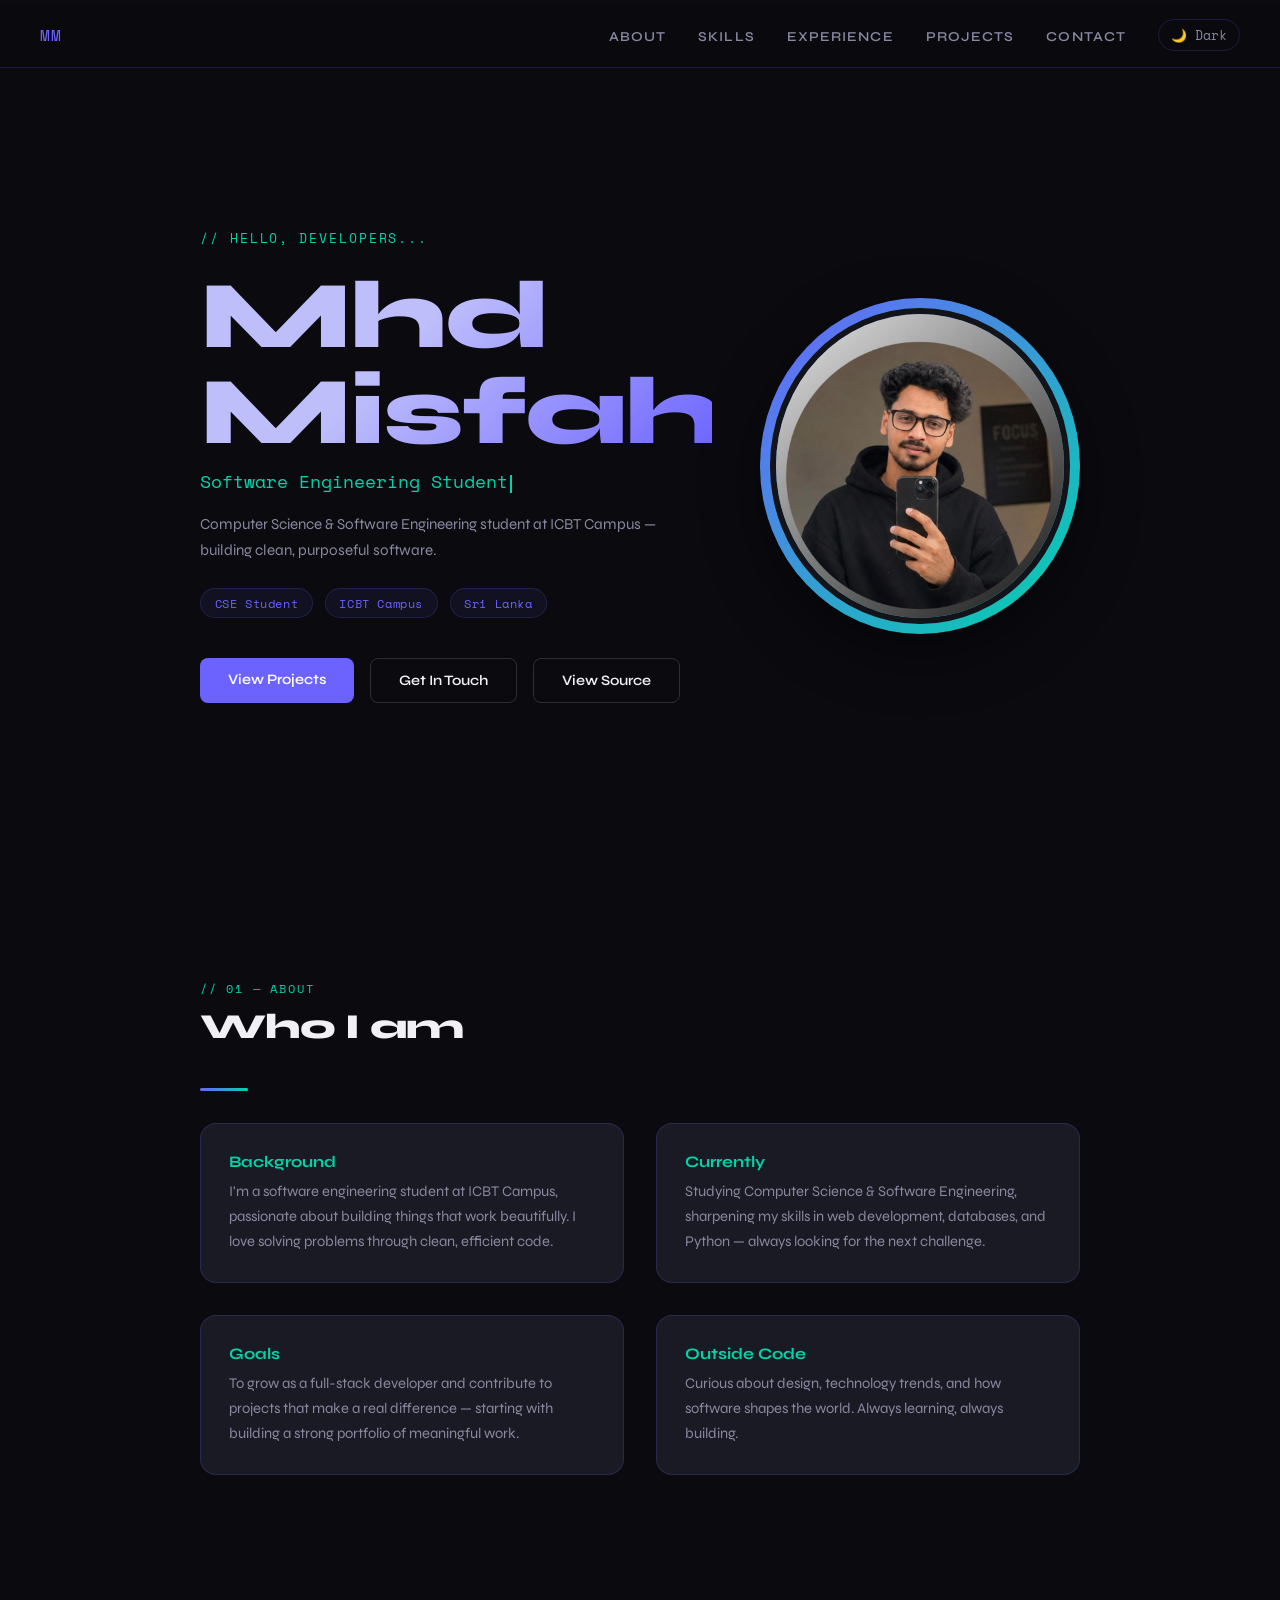
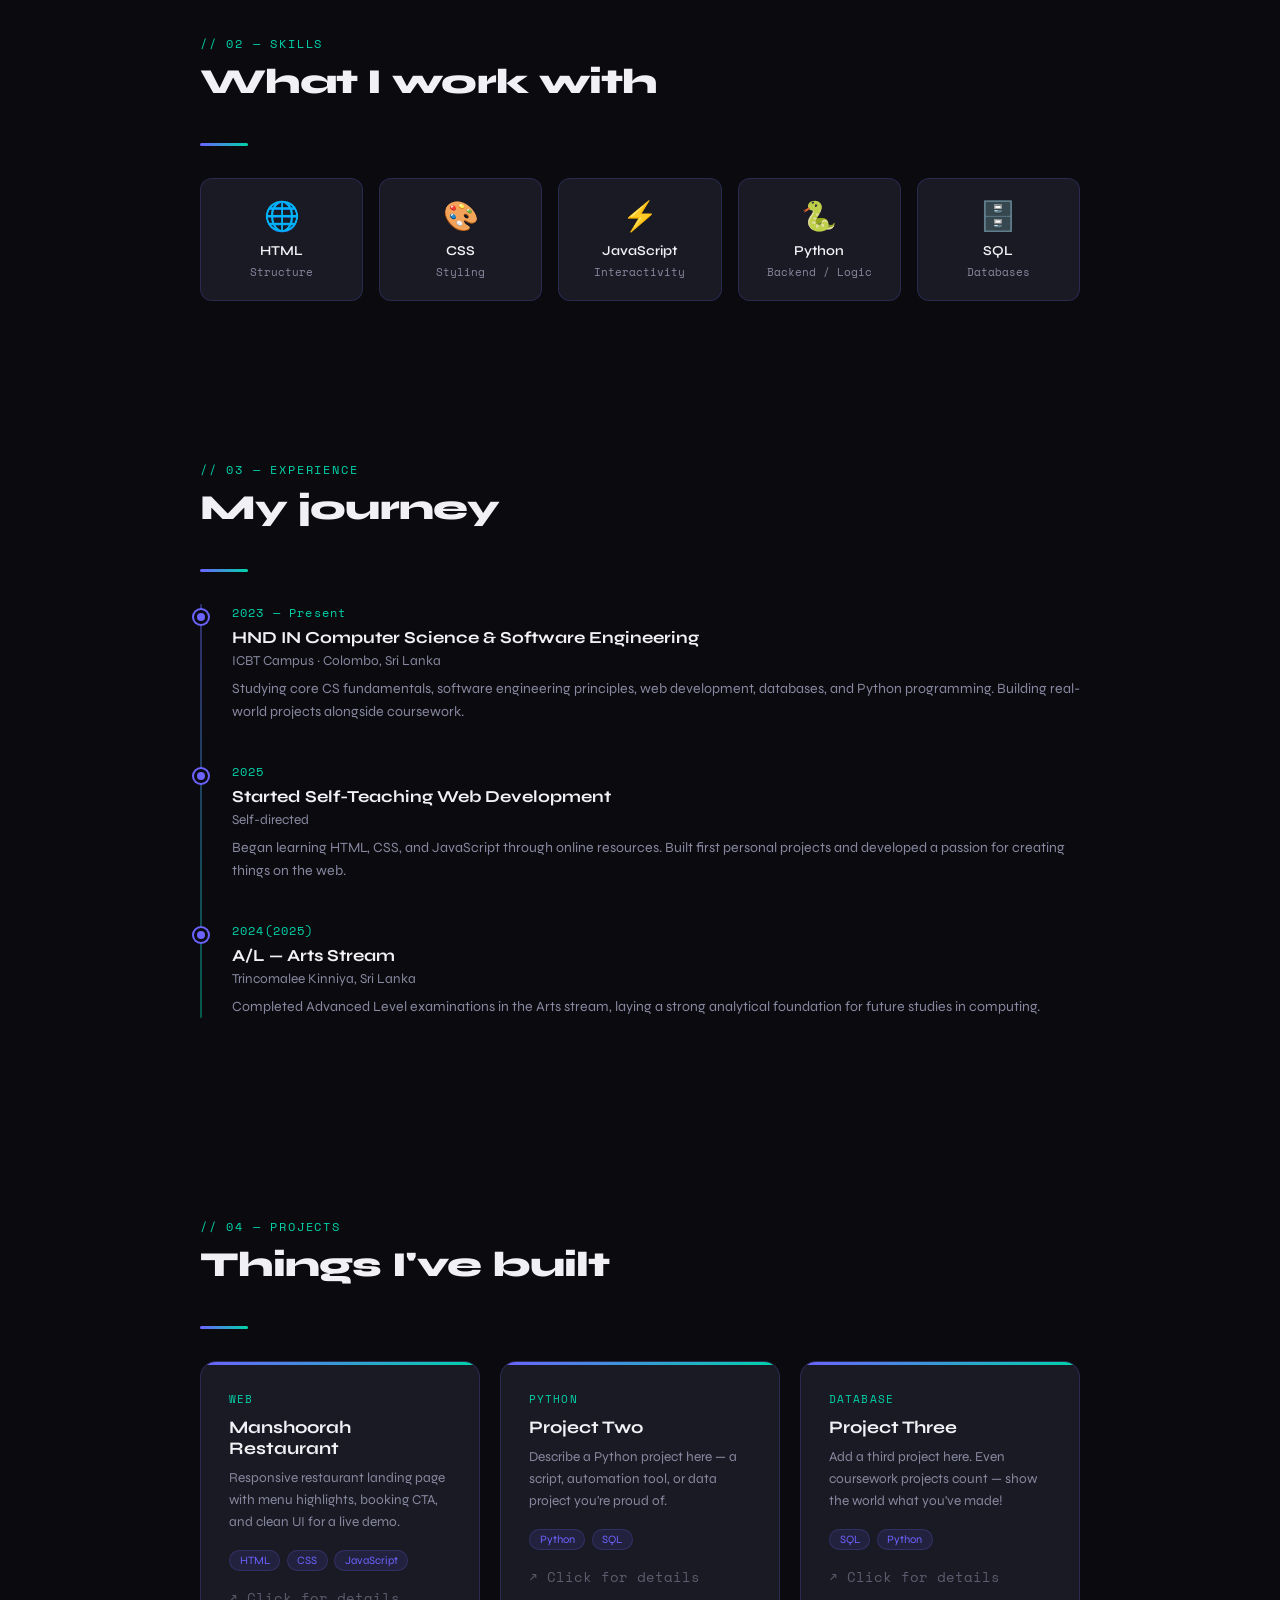
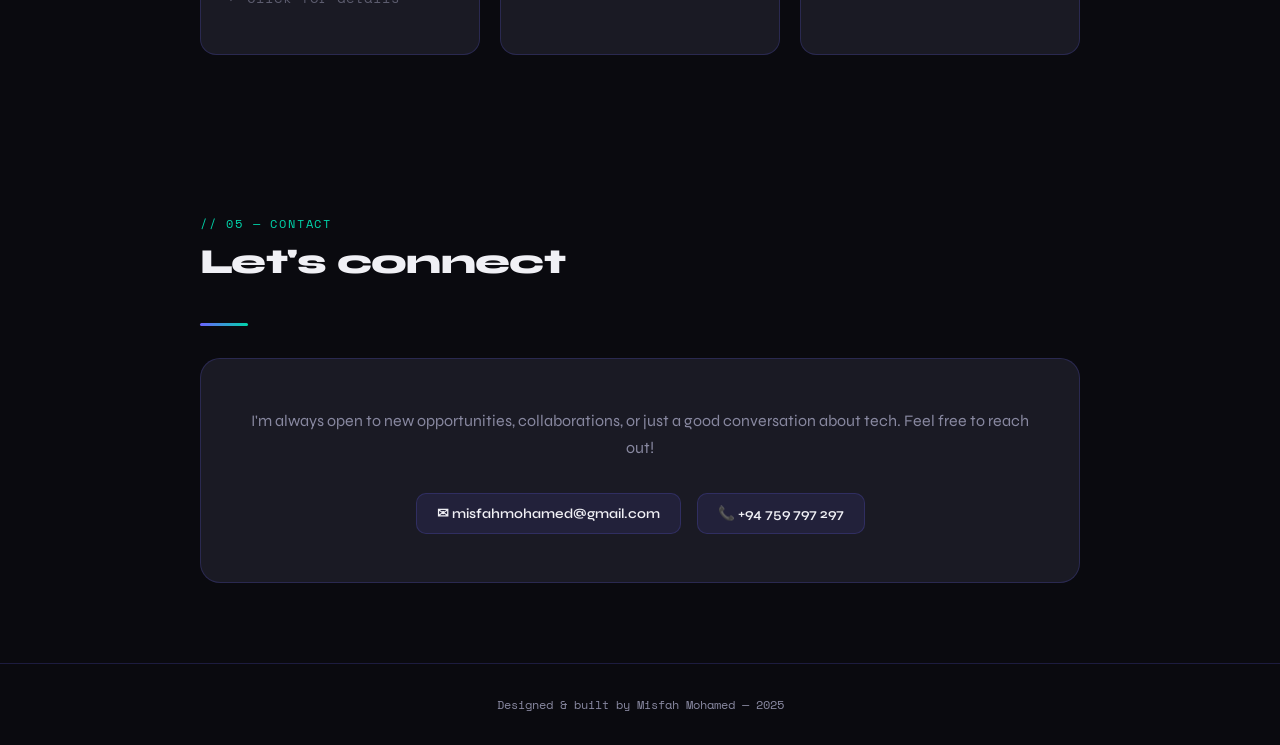
==== index.html @ 9c3a78e6 "Fix portfolio homepage and update developer branding" ====
<!DOCTYPE html>
<html lang="en">

<head>
    <meta charset="UTF-8" />
    <meta name="viewport" content="width=device-width, initial-scale=1.0" />
    <title>Misfah Mohamed | Portfolio</title>
    <link
        href="https://fonts.googleapis.com/css2?family=Space+Mono:wght@400;700&family=Syne:wght@400;600;800&display=swap"
        rel="stylesheet" />
    <style>
        *,
        *::before,
        *::after {
            box-sizing: border-box;
            margin: 0;
            padding: 0;
        }

        :root {
            --bg: #0a0a0f;
            --surface: #13131a;
            --card: #1a1a24;
            --accent: #6c63ff;
            --accent2: #00d4aa;
            --text: #f0f0f5;
            --muted: #8888a0;
            --border: rgba(108, 99, 255, 0.2);
            --progress-h: 3px;
        }

        /* ─── LIGHT MODE ─── */
        body.light {
            --bg: #f4f4f9;
            --surface: #e8e8f0;
            --card: #ffffff;
            --accent: #5a52e0;
            --accent2: #00a887;
            --text: #0e0e1a;
            --muted: #5c5c78;
            --border: rgba(90, 82, 224, 0.18);
        }

        html {
            scroll-behavior: smooth;
        }

        body {
            font-family: 'Syne', sans-serif;
            background: var(--bg);
            color: var(--text);
            min-height: 100vh;
            transition: background 0.35s, color 0.35s;
        }

        /* ─── SCROLL PROGRESS ─── */
        #scroll-progress {
            position: fixed;
            top: 0;
            left: 0;
            height: var(--progress-h);
            width: 0%;
            background: linear-gradient(90deg, var(--accent), var(--accent2));
            z-index: 9999;
            transition: width 0.1s linear;
        }

        /* ─── NAV ─── */
        nav {
            position: fixed;
            top: var(--progress-h);
            width: 100%;
            z-index: 100;
            background: rgba(10, 10, 15, 0.85);
            backdrop-filter: blur(12px);
            border-bottom: 1px solid var(--border);
            display: flex;
            justify-content: space-between;
            align-items: center;
            padding: 1rem 2.5rem;
            transition: background 0.35s;
        }

        body.light nav {
            background: rgba(244, 244, 249, 0.88);
        }

        .nav-logo {
            font-family: 'Space Mono', monospace;
            font-size: 1rem;
            color: var(--accent);
            letter-spacing: .05em;
        }

        .nav-links {
            display: flex;
            gap: 2rem;
            list-style: none;
            align-items: center;
        }

        .nav-links a {
            text-decoration: none;
            color: var(--muted);
            font-size: .85rem;
            font-weight: 600;
            letter-spacing: .08em;
            text-transform: uppercase;
            transition: color .2s;
        }

        .nav-links a:hover {
            color: var(--accent2);
        }

        /* theme toggle */
        #theme-btn {
            background: none;
            border: 1px solid var(--border);
            border-radius: 100px;
            cursor: pointer;
            color: var(--muted);
            padding: .35rem .75rem;
            font-size: .8rem;
            font-family: 'Space Mono', monospace;
            transition: border-color .2s, color .2s;
        }

        #theme-btn:hover {
            border-color: var(--accent2);
            color: var(--accent2);
        }

        /* ─── SECTIONS ─── */
        section {
            padding: 5rem 2.5rem;
            max-width: 960px;
            margin: 0 auto;
        }

        /* ─── HERO ─── */
        #hero {
            min-height: 100vh;
            display: flex;
            align-items: center;
            padding-top: 7rem;
        }

        .hero-layout {
            width: 100%;
            display: grid;
            grid-template-columns: minmax(0, 1fr) 320px;
            gap: 3rem;
            align-items: center;
        }

        .hero-content {
            max-width: 560px;
        }

        .hero-profile-wrap {
            display: flex;
            flex-direction: column;
            align-items: center;
            justify-content: flex-end;
            gap: 1.5rem;
        }

        .hero-profile {
            width: min(320px, 100%);
            aspect-ratio: 1;
            border-radius: 50%;
            padding: 10px;
            background: linear-gradient(135deg, var(--accent), var(--accent2));
            box-shadow: 0 20px 60px rgba(0, 0, 0, .35);
        }

        .hero-profile img {
            width: 100%;
            height: 100%;
            display: block;
            object-fit: cover;
            border-radius: 50%;
            border: 6px solid var(--surface);
        }

        .hero-tag {
            font-family: 'Space Mono', monospace;
            font-size: .8rem;
            color: var(--accent2);
            letter-spacing: .15em;
            text-transform: uppercase;
            margin-bottom: 1.25rem;
        }

        h1.hero-name {
            font-size: clamp(3rem, 8vw, 6rem);
            font-weight: 800;
            line-height: 1;
            letter-spacing: -.02em;
            background: linear-gradient(135deg, #bebefb 40%, var(--accent));
            -webkit-background-clip: text;
            -webkit-text-fill-color: transparent;
            background-clip: text;
            margin-bottom: .5rem;
        }

        /* typing effect */
        #typed-role {
            font-size: 1.1rem;
            color: var(--accent2);
            font-family: 'Space Mono', monospace;
            margin-bottom: 1rem;
            min-height: 1.6em;
        }

        #typed-role .cursor {
            display: inline-block;
            width: 2px;
            height: 1em;
            background: var(--accent2);
            margin-left: 2px;
            vertical-align: middle;
            animation: blink .75s step-end infinite;
        }

        @keyframes blink {
            50% {
                opacity: 0;
            }
        }

        .hero-role {
            font-size: .95rem;
            color: var(--muted);
            margin-bottom: 1.5rem;
            max-width: 500px;
            line-height: 1.7;
        }

        .hero-badges {
            display: flex;
            gap: .75rem;
            flex-wrap: wrap;
            margin-bottom: 2.5rem;
        }

        .badge {
            font-family: 'Space Mono', monospace;
            font-size: .75rem;
            padding: .35rem .85rem;
            border: 1px solid var(--border);
            border-radius: 100px;
            color: var(--accent);
            background: rgba(108, 99, 255, .08);
            letter-spacing: .05em;
        }

        .hero-cta {
            display: flex;
            gap: 1rem;
            flex-wrap: wrap;
        }

        .btn-primary {
            padding: .8rem 1.75rem;
            background: var(--accent);
            color: #fff;
            border: none;
            border-radius: 8px;
            font-family: 'Syne', sans-serif;
            font-weight: 600;
            font-size: .9rem;
            cursor: pointer;
            text-decoration: none;
            transition: opacity .2s, transform .1s;
            display: inline-block;
        }

        .btn-primary:hover {
            opacity: .88;
            transform: translateY(-1px);
        }

        .btn-outline {
            padding: .8rem 1.75rem;
            background: transparent;
            color: var(--text);
            border: 1px solid rgba(255, 255, 255, .15);
            border-radius: 8px;
            font-family: 'Syne', sans-serif;
            font-weight: 600;
            font-size: .9rem;
            cursor: pointer;
            text-decoration: none;
            transition: border-color .2s, transform .1s;
            display: inline-block;
        }

        .btn-outline:hover {
            border-color: var(--accent2);
            transform: translateY(-1px);
        }

        body.light .btn-outline {
            border-color: rgba(0, 0, 0, .18);
        }

        /* ─── SECTION LABELS ─── */
        .section-label {
            font-family: 'Space Mono', monospace;
            font-size: .75rem;
            color: var(--accent2);
            letter-spacing: .15em;
            text-transform: uppercase;
            margin-bottom: .5rem;
        }

        h2.section-title {
            font-size: 2.2rem;
            font-weight: 800;
            letter-spacing: -.02em;
            margin-bottom: 2.5rem;
        }

        .divider {
            width: 48px;
            height: 3px;
            background: linear-gradient(90deg, var(--accent), var(--accent2));
            border-radius: 2px;
            margin-bottom: 2rem;
        }

        /* ─── REVEAL ON SCROLL ─── */
        .reveal {
            opacity: 0;
            transform: translateY(32px);
            transition: opacity .65s ease, transform .65s ease;
        }

        .reveal.visible {
            opacity: 1;
            transform: none;
        }

        /* ─── ABOUT ─── */
        .about-grid {
            display: grid;
            grid-template-columns: 1fr 1fr;
            gap: 2rem;
        }

        .about-card {
            background: var(--card);
            border: 1px solid var(--border);
            border-radius: 16px;
            padding: 1.75rem;
        }

        .about-card h3 {
            font-size: 1rem;
            color: var(--accent2);
            margin-bottom: .5rem;
        }

        .about-card p {
            font-size: .92rem;
            color: var(--muted);
            line-height: 1.7;
        }

        /* ─── SKILLS ─── */
        .skills-grid {
            display: grid;
            grid-template-columns: repeat(auto-fit, minmax(140px, 1fr));
            gap: 1rem;
        }

        .skill-card {
            background: var(--card);
            border: 1px solid var(--border);
            border-radius: 12px;
            padding: 1.25rem 1rem;
            text-align: center;
            transition: border-color .2s, transform .2s;
        }

        .skill-card:hover {
            border-color: var(--accent);
            transform: translateY(-3px);
        }

        .skill-icon {
            font-size: 1.8rem;
            margin-bottom: .5rem;
        }

        .skill-name {
            font-size: .85rem;
            font-weight: 600;
            color: var(--text);
        }

        .skill-level {
            font-family: 'Space Mono', monospace;
            font-size: .7rem;
            color: var(--muted);
            margin-top: .25rem;
        }

        /* ─── TIMELINE ─── */
        #experience {
            position: relative;
        }

        .timeline {
            position: relative;
            padding-left: 2rem;
        }

        .timeline::before {
            content: '';
            position: absolute;
            left: 0;
            top: 0;
            bottom: 0;
            width: 2px;
            background: linear-gradient(to bottom, var(--accent), var(--accent2));
            border-radius: 2px;
            opacity: .4;
        }

        .tl-item {
            position: relative;
            margin-bottom: 2.5rem;
        }

        .tl-dot {
            position: absolute;
            left: -2.4rem;
            top: .35rem;
            width: 14px;
            height: 14px;
            border-radius: 50%;
            background: var(--accent);
            border: 3px solid var(--bg);
            box-shadow: 0 0 0 2px var(--accent);
            transition: background .2s;
        }

        .tl-item:hover .tl-dot {
            background: var(--accent2);
            box-shadow: 0 0 0 2px var(--accent2);
        }

        .tl-date {
            font-family: 'Space Mono', monospace;
            font-size: .72rem;
            color: var(--accent2);
            letter-spacing: .1em;
            margin-bottom: .35rem;
        }

        .tl-title {
            font-size: 1.05rem;
            font-weight: 700;
            margin-bottom: .25rem;
        }

        .tl-org {
            font-size: .85rem;
            color: var(--muted);
            margin-bottom: .5rem;
        }

        .tl-desc {
            font-size: .88rem;
            color: var(--muted);
            line-height: 1.65;
        }

        /* ─── PROJECTS ─── */
        .projects-grid {
            display: grid;
            grid-template-columns: repeat(auto-fit, minmax(260px, 1fr));
            gap: 1.25rem;
        }

        .project-card {
            background: var(--card);
            border: 1px solid var(--border);
            border-radius: 16px;
            padding: 1.75rem;
            transition: border-color .2s, transform .2s;
            position: relative;
            overflow: hidden;
            cursor: pointer;
        }

        .project-card::before {
            content: '';
            position: absolute;
            top: 0;
            left: 0;
            right: 0;
            height: 3px;
            background: linear-gradient(90deg, var(--accent), var(--accent2));
        }

        .project-card:hover {
            border-color: var(--accent);
            transform: translateY(-4px);
        }

        .project-tag {
            font-family: 'Space Mono', monospace;
            font-size: .7rem;
            color: var(--accent2);
            letter-spacing: .1em;
            text-transform: uppercase;
            margin-bottom: .6rem;
        }

        .project-card h3 {
            font-size: 1.1rem;
            font-weight: 700;
            margin-bottom: .5rem;
        }

        .project-card p {
            font-size: .85rem;
            color: var(--muted);
            line-height: 1.65;
            margin-bottom: 1rem;
        }

        .project-techs {
            display: flex;
            gap: .4rem;
            flex-wrap: wrap;
        }

        .tech-pill {
            font-size: .7rem;
            padding: .2rem .6rem;
            background: rgba(108, 99, 255, .12);
            color: var(--accent);
            border-radius: 100px;
            border: 1px solid var(--border);
        }

        .open-modal-hint {
            font-family: 'Space Mono', monospace;
            font-size: .7rem;
            color: var(--muted);
            margin-top: 1rem;
            opacity: .6;
        }

        /* ─── MODAL ─── */
        .modal-overlay {
            position: fixed;
            inset: 0;
            background: rgba(0, 0, 0, .7);
            backdrop-filter: blur(6px);
            z-index: 500;
            display: flex;
            align-items: center;
            justify-content: center;
            padding: 1.5rem;
            opacity: 0;
            pointer-events: none;
            transition: opacity .25s;
        }

        .modal-overlay.open {
            opacity: 1;
            pointer-events: all;
        }

        .modal-box {
            background: var(--card);
            border: 1px solid var(--border);
            border-radius: 20px;
            padding: 2.5rem;
            max-width: 560px;
            width: 100%;
            position: relative;
            transform: translateY(24px);
            transition: transform .3s ease;
        }

        .modal-overlay.open .modal-box {
            transform: none;
        }

        .modal-close {
            position: absolute;
            top: 1.25rem;
            right: 1.25rem;
            background: none;
            border: 1px solid var(--border);
            border-radius: 8px;
            color: var(--muted);
            cursor: pointer;
            font-size: 1.1rem;
            width: 36px;
            height: 36px;
            display: flex;
            align-items: center;
            justify-content: center;
            transition: border-color .2s, color .2s;
        }

        .modal-close:hover {
            border-color: var(--accent2);
            color: var(--accent2);
        }

        .modal-tag {
            font-family: 'Space Mono', monospace;
            font-size: .7rem;
            color: var(--accent2);
            letter-spacing: .1em;
            text-transform: uppercase;
            margin-bottom: .5rem;
        }

        .modal-title {
            font-size: 1.5rem;
            font-weight: 800;
            margin-bottom: 1rem;
        }

        .modal-desc {
            font-size: .92rem;
            color: var(--muted);
            line-height: 1.7;
            margin-bottom: 1.25rem;
        }

        .modal-techs {
            display: flex;
            gap: .4rem;
            flex-wrap: wrap;
            margin-bottom: 1.5rem;
        }

        .modal-links {
            display: flex;
            gap: .75rem;
            flex-wrap: wrap;
        }

        .modal-link {
            padding: .55rem 1.1rem;
            border-radius: 8px;
            font-size: .85rem;
            font-weight: 600;
            text-decoration: none;
            font-family: 'Syne', sans-serif;
            transition: opacity .2s;
        }

        .ml-primary {
            background: var(--accent);
            color: #fff;
        }

        .ml-outline {
            background: transparent;
            border: 1px solid var(--border);
            color: var(--text);
        }

        .ml-outline:hover {
            border-color: var(--accent2);
        }

        /* ─── CONTACT ─── */
        .contact-box {
            background: var(--card);
            border: 1px solid var(--border);
            border-radius: 20px;
            padding: 3rem 2.5rem;
            text-align: center;
        }

        .contact-box p {
            color: var(--muted);
            margin-bottom: 2rem;
            font-size: 1rem;
            line-height: 1.7;
        }

        .contact-links {
            display: flex;
            justify-content: center;
            gap: 1rem;
            flex-wrap: wrap;
        }

        .contact-link {
            display: flex;
            align-items: center;
            gap: .5rem;
            padding: .7rem 1.25rem;
            background: rgba(108, 99, 255, .1);
            border: 1px solid var(--border);
            border-radius: 10px;
            color: var(--text);
            text-decoration: none;
            font-size: .85rem;
            font-weight: 600;
            transition: border-color .2s, background .2s;
        }

        .contact-link:hover {
            border-color: var(--accent2);
            background: rgba(0, 212, 170, .1);
        }

        /* ─── FOOTER ─── */
        footer {
            text-align: center;
            padding: 2rem;
            font-family: 'Space Mono', monospace;
            font-size: .75rem;
            color: var(--muted);
            border-top: 1px solid var(--border);
        }

        /* ─── HERO ANIM ─── */
        @keyframes fadeUp {
            from {
                opacity: 0;
                transform: translateY(24px);
            }

            to {
                opacity: 1;
                transform: none;
            }
        }

        .hero-tag {
            animation: fadeUp .7s ease both .1s;
        }

        h1.hero-name {
            animation: fadeUp .7s ease both .22s;
        }

        #typed-role {
            animation: fadeUp .7s ease both .3s;
        }

        .hero-role {
            animation: fadeUp .7s ease both .34s;
        }

        .hero-badges {
            animation: fadeUp .7s ease both .44s;
        }

        .hero-cta {
            animation: fadeUp .7s ease both .54s;
        }

        /* ─── RESPONSIVE ─── */
        @media (max-width: 820px) {
            nav {
                padding: 1rem 1.25rem;
            }

            section {
                padding: 4.5rem 1.25rem;
            }

            .hero-layout {
                grid-template-columns: 1fr;
                gap: 2rem;
            }

            .hero-profile-wrap {
                order: -1;
                justify-content: center;
            }

            .hero-profile {
                width: min(260px, 72vw);
            }

            .about-grid {
                grid-template-columns: 1fr;
            }

            .nav-links {
                gap: 1rem;
            }
        }
    </style>
</head>

<body>

    <!-- SCROLL PROGRESS -->
    <div id="scroll-progress"></div>

    <!-- NAV -->
    <nav>
        <span class="nav-logo">MM</span>
        <ul class="nav-links">
            <li><a href="#about">About</a></li>
            <li><a href="#skills">Skills</a></li>
            <li><a href="#experience">Experience</a></li>
            <li><a href="#projects">Projects</a></li>
            <li><a href="#contact">Contact</a></li>
            <li><button id="theme-btn" aria-label="Toggle theme">🌙 Dark</button></li>
        </ul>
    </nav>

    <!-- HERO -->
    <section id="hero">
        <div class="hero-layout">
            <div class="hero-content">
                <p class="hero-tag">// Hello, Developers...</p>
                <h1 class="hero-name">Mhd<br />Misfah</h1>
                <div id="typed-role"><span id="typed-text"></span><span class="cursor"></span></div>
                <p class="hero-role">Computer Science &amp; Software Engineering student at ICBT Campus — building
                    clean, purposeful software.</p>
                <div class="hero-badges">
                    <span class="badge">CSE Student</span>
                    <span class="badge">ICBT Campus</span>
                    <span class="badge">Sri Lanka</span>
                </div>
                <div class="hero-cta">
                    <a href="#projects" class="btn-primary">View Projects</a>
                    <a href="#contact" class="btn-outline">Get In Touch</a>
                    <a href="https://github.com/misfah2005/rajportpolio" target="_blank" rel="noopener noreferrer"
                        class="btn-outline" title="View source on GitHub">View Source</a>
                </div>
            </div>
            <div class="hero-profile-wrap">
                <div class="hero-profile">
                    <img src="images/WhatsApp Image 2026-05-02 at 8.56.31 PM.jpeg" alt="Portrait of Misfah Mohamed" />
                </div>
            </div>
        </div>
    </section>

    <!-- ABOUT -->
    <section id="about">
        <p class="section-label">// 01 — about</p>
        <h2 class="section-title">Who I am</h2>
        <div class="divider"></div>
        <div class="about-grid">
            <div class="about-card reveal">
                <h3>Background</h3>
                <p>I'm a software engineering student at ICBT Campus, passionate about building things that work
                    beautifully. I love solving problems through clean, efficient code.</p>
            </div>
            <div class="about-card reveal">
                <h3>Currently</h3>
                <p>Studying Computer Science &amp; Software Engineering, sharpening my skills in web development,
                    databases, and Python — always looking for the next challenge.</p>
            </div>
            <div class="about-card reveal">
                <h3>Goals</h3>
                <p>To grow as a full-stack developer and contribute to projects that make a real difference — starting
                    with building a strong portfolio of meaningful work.</p>
            </div>
            <div class="about-card reveal">
                <h3>Outside Code</h3>
                <p>Curious about design, technology trends, and how software shapes the world. Always learning, always
                    building.</p>
            </div>
        </div>
    </section>

    <!-- SKILLS -->
    <section id="skills">
        <p class="section-label">// 02 — skills</p>
        <h2 class="section-title">What I work with</h2>
        <div class="divider"></div>
        <div class="skills-grid">
            <div class="skill-card reveal">
                <div class="skill-icon">🌐</div>
                <div class="skill-name">HTML</div>
                <div class="skill-level">Structure</div>
            </div>
            <div class="skill-card reveal">
                <div class="skill-icon">🎨</div>
                <div class="skill-name">CSS</div>
                <div class="skill-level">Styling</div>
            </div>
            <div class="skill-card reveal">
                <div class="skill-icon">⚡</div>
                <div class="skill-name">JavaScript</div>
                <div class="skill-level">Interactivity</div>
            </div>
            <div class="skill-card reveal">
                <div class="skill-icon">🐍</div>
                <div class="skill-name">Python</div>
                <div class="skill-level">Backend / Logic</div>
            </div>
            <div class="skill-card reveal">
                <div class="skill-icon">🗄️</div>
                <div class="skill-name">SQL</div>
                <div class="skill-level">Databases</div>
            </div>
        </div>
    </section>

    <!-- EXPERIENCE / TIMELINE -->
    <section id="experience">
        <p class="section-label">// 03 — experience</p>
        <h2 class="section-title">My journey</h2>
        <div class="divider"></div>
        <div class="timeline">
            <div class="tl-item reveal">
                <div class="tl-dot"></div>
                <div class="tl-date">2023 — Present</div>
                <div class="tl-title">HND IN Computer Science &amp; Software Engineering</div>
                <div class="tl-org">ICBT Campus · Colombo, Sri Lanka</div>
                <div class="tl-desc">Studying core CS fundamentals, software engineering principles, web development,
                    databases, and Python programming. Building real-world projects alongside coursework.</div>
            </div>
            <div class="tl-item reveal">
                <div class="tl-dot"></div>
                <div class="tl-date">2025</div>
                <div class="tl-title">Started Self-Teaching Web Development</div>
                <div class="tl-org">Self-directed</div>
                <div class="tl-desc">Began learning HTML, CSS, and JavaScript through online resources. Built first
                    personal projects and developed a passion for creating things on the web.</div>
            </div>
            <div class="tl-item reveal">
                <div class="tl-dot"></div>
                <div class="tl-date">2024(2025)</div>
                <div class="tl-title">A/L — Arts Stream</div>
                <div class="tl-org">Trincomalee Kinniya, Sri Lanka</div>
                <div class="tl-desc">Completed Advanced Level examinations in the Arts stream, laying a strong
                    analytical foundation for future studies in computing.</div>
            </div>
        </div>
    </section>

    <!-- PROJECTS -->
    <section id="projects">
        <p class="section-label">// 04 — projects</p>
        <h2 class="section-title">Things I've built</h2>
        <div class="divider"></div>
        <div class="projects-grid">
            <div class="project-card reveal" data-modal="0">
                <div class="project-tag">Web</div>
                <h3>Manshoorah Restaurant</h3>
                <p>Responsive restaurant landing page with menu highlights, booking CTA, and clean UI for a live demo.
                </p>
                <div class="project-techs">
                    <span class="tech-pill">HTML</span>
                    <span class="tech-pill">CSS</span>
                    <span class="tech-pill">JavaScript</span>
                </div>
                <p class="open-modal-hint">↗ Click for details</p>
            </div>
            <div class="project-card reveal" data-modal="1">
                <div class="project-tag">Python</div>
                <h3>Project Two</h3>
                <p>Describe a Python project here — a script, automation tool, or data project you're proud of.</p>
                <div class="project-techs">
                    <span class="tech-pill">Python</span>
                    <span class="tech-pill">SQL</span>
                </div>
                <p class="open-modal-hint">↗ Click for details</p>
            </div>
            <div class="project-card reveal" data-modal="2">
                <div class="project-tag">Database</div>
                <h3>Project Three</h3>
                <p>Add a third project here. Even coursework projects count — show the world what you've made!</p>
                <div class="project-techs">
                    <span class="tech-pill">SQL</span>
                    <span class="tech-pill">Python</span>
                </div>
                <p class="open-modal-hint">↗ Click for details</p>
            </div>
        </div>
    </section>

    <!-- CONTACT -->
    <section id="contact">
        <p class="section-label">// 05 — contact</p>
        <h2 class="section-title">Let's connect</h2>
        <div class="divider"></div>
        <div class="contact-box reveal">
            <p>I'm always open to new opportunities, collaborations, or just a good conversation about tech. Feel free
                to reach out!</p>
            <div class="contact-links">
                <a class="contact-link" href="mailto:misfahmohamed@gmail.com">✉ misfahmohamed@gmail.com</a>
                <a class="contact-link" href="tel:+94759797297">📞 +94 759 797 297</a>
            </div>
        </div>
    </section>

    <footer>
        <p>Designed &amp; built by Misfah Mohamed &mdash; 2025</p>
    </footer>

    <!-- PROJECT MODAL -->
    <div class="modal-overlay" id="modal-overlay" role="dialog" aria-modal="true">
        <div class="modal-box">
            <button class="modal-close" id="modal-close" aria-label="Close">✕</button>
            <div class="modal-tag" id="m-tag"></div>
            <div class="modal-title" id="m-title"></div>
            <div class="modal-desc" id="m-desc"></div>
            <div class="modal-techs" id="m-techs"></div>
            <div class="modal-links" id="m-links"></div>
        </div>
    </div>

    <script>
        /* ── PROJECT DATA ── */
        const projects = [
            {
                tag: "Web",
                title: "Manshoorah Restaurant",
                desc: "A restaurant landing page built with HTML, CSS, and JavaScript. It includes a responsive layout, menu section, and a live demo hosted on GitHub Pages.",
                techs: ["HTML", "CSS", "JavaScript"],
                links: [
                    { label: "Live Demo", href: "https://misfah2005.github.io/manshoorah-resturant22/", primary: true },
                    { label: "GitHub", href: "https://github.com/misfah2005/manshoorah-resturant22", primary: false }
                ]
            },
            {
                tag: "Python",
                title: "Project Two",
                desc: "A full description of your second project. Was it an automation script? A data pipeline? A CLI tool? Describe what it does, why you built it, and what you gained from building it.",
                techs: ["Python", "SQL"],
                links: [
                    { label: "GitHub", href: "#", primary: true }
                ]
            },
            {
                tag: "Database",
                title: "Project Three",
                desc: "A full description of your third project. Maybe it was a database design exercise, a CRUD application, or an analytics project. Explain the schema, queries, and the insights you got from the data.",
                techs: ["SQL", "Python"],
                links: [
                    { label: "GitHub", href: "#", primary: true }
                ]
            }
        ];

        /* ── SCROLL PROGRESS ── */
        const progressBar = document.getElementById('scroll-progress');
        window.addEventListener('scroll', () => {
            const scrollTop = document.documentElement.scrollTop;
            const docH = document.documentElement.scrollHeight - window.innerHeight;
            progressBar.style.width = (scrollTop / docH * 100) + '%';
        });

        /* ── REVEAL ON SCROLL ── */
        const reveals = document.querySelectorAll('.reveal');
        const revealObs = new IntersectionObserver((entries) => {
            entries.forEach((e, i) => {
                if (e.isIntersecting) {
                    e.target.style.transitionDelay = (i * 0.06) + 's';
                    e.target.classList.add('visible');
                    revealObs.unobserve(e.target);
                }
            });
        }, { threshold: 0.12 });
        reveals.forEach(el => revealObs.observe(el));

        /* ── TYPING EFFECT ── */
        const roles = [
            "Software Engineering Student",
            "Web Developer",
            "Python Enthusiast",
            "Problem Solver",
        ];
        let ri = 0, ci = 0, deleting = false;
        const typedEl = document.getElementById('typed-text');
        function type() {
            const current = roles[ri];
            if (!deleting) {
                typedEl.textContent = current.slice(0, ++ci);
                if (ci === current.length) { deleting = true; setTimeout(type, 1600); return; }
            } else {
                typedEl.textContent = current.slice(0, --ci);
                if (ci === 0) { deleting = false; ri = (ri + 1) % roles.length; }
            }
            setTimeout(type, deleting ? 45 : 85);
        }
        type();

        /* ── THEME TOGGLE ── */
        const themeBtn = document.getElementById('theme-btn');
        let light = false;
        themeBtn.addEventListener('click', () => {
            light = !light;
            document.body.classList.toggle('light', light);
            themeBtn.textContent = light ? '🌙 Dark' : '☀️ Light';
        });

        /* ── MODAL ── */
        const overlay = document.getElementById('modal-overlay');
        const mClose = document.getElementById('modal-close');
        const mTag = document.getElementById('m-tag');
        const mTitle = document.getElementById('m-title');
        const mDesc = document.getElementById('m-desc');
        const mTechs = document.getElementById('m-techs');
        const mLinks = document.getElementById('m-links');

        document.querySelectorAll('[data-modal]').forEach(card => {
            card.addEventListener('click', () => {
                const p = projects[+card.dataset.modal];
                mTag.textContent = p.tag;
                mTitle.textContent = p.title;
                mDesc.textContent = p.desc;
                mTechs.innerHTML = p.techs.map(t => `<span class="tech-pill">${t}</span>`).join('');
                mLinks.innerHTML = p.links.map(l =>
                    `<a class="modal-link ${l.primary ? 'ml-primary' : 'ml-outline'}" href="${l.href}" target="_blank" rel="noopener noreferrer">${l.label}</a>`
                ).join('');
                overlay.classList.add('open');
                document.body.style.overflow = 'hidden';
            });
        });

        function closeModal() {
            overlay.classList.remove('open');
            document.body.style.overflow = '';
        }
        mClose.addEventListener('click', closeModal);
        overlay.addEventListener('click', e => { if (e.target === overlay) closeModal(); });
        document.addEventListener('keydown', e => { if (e.key === 'Escape') closeModal(); });
    </script>
</body>

</html>
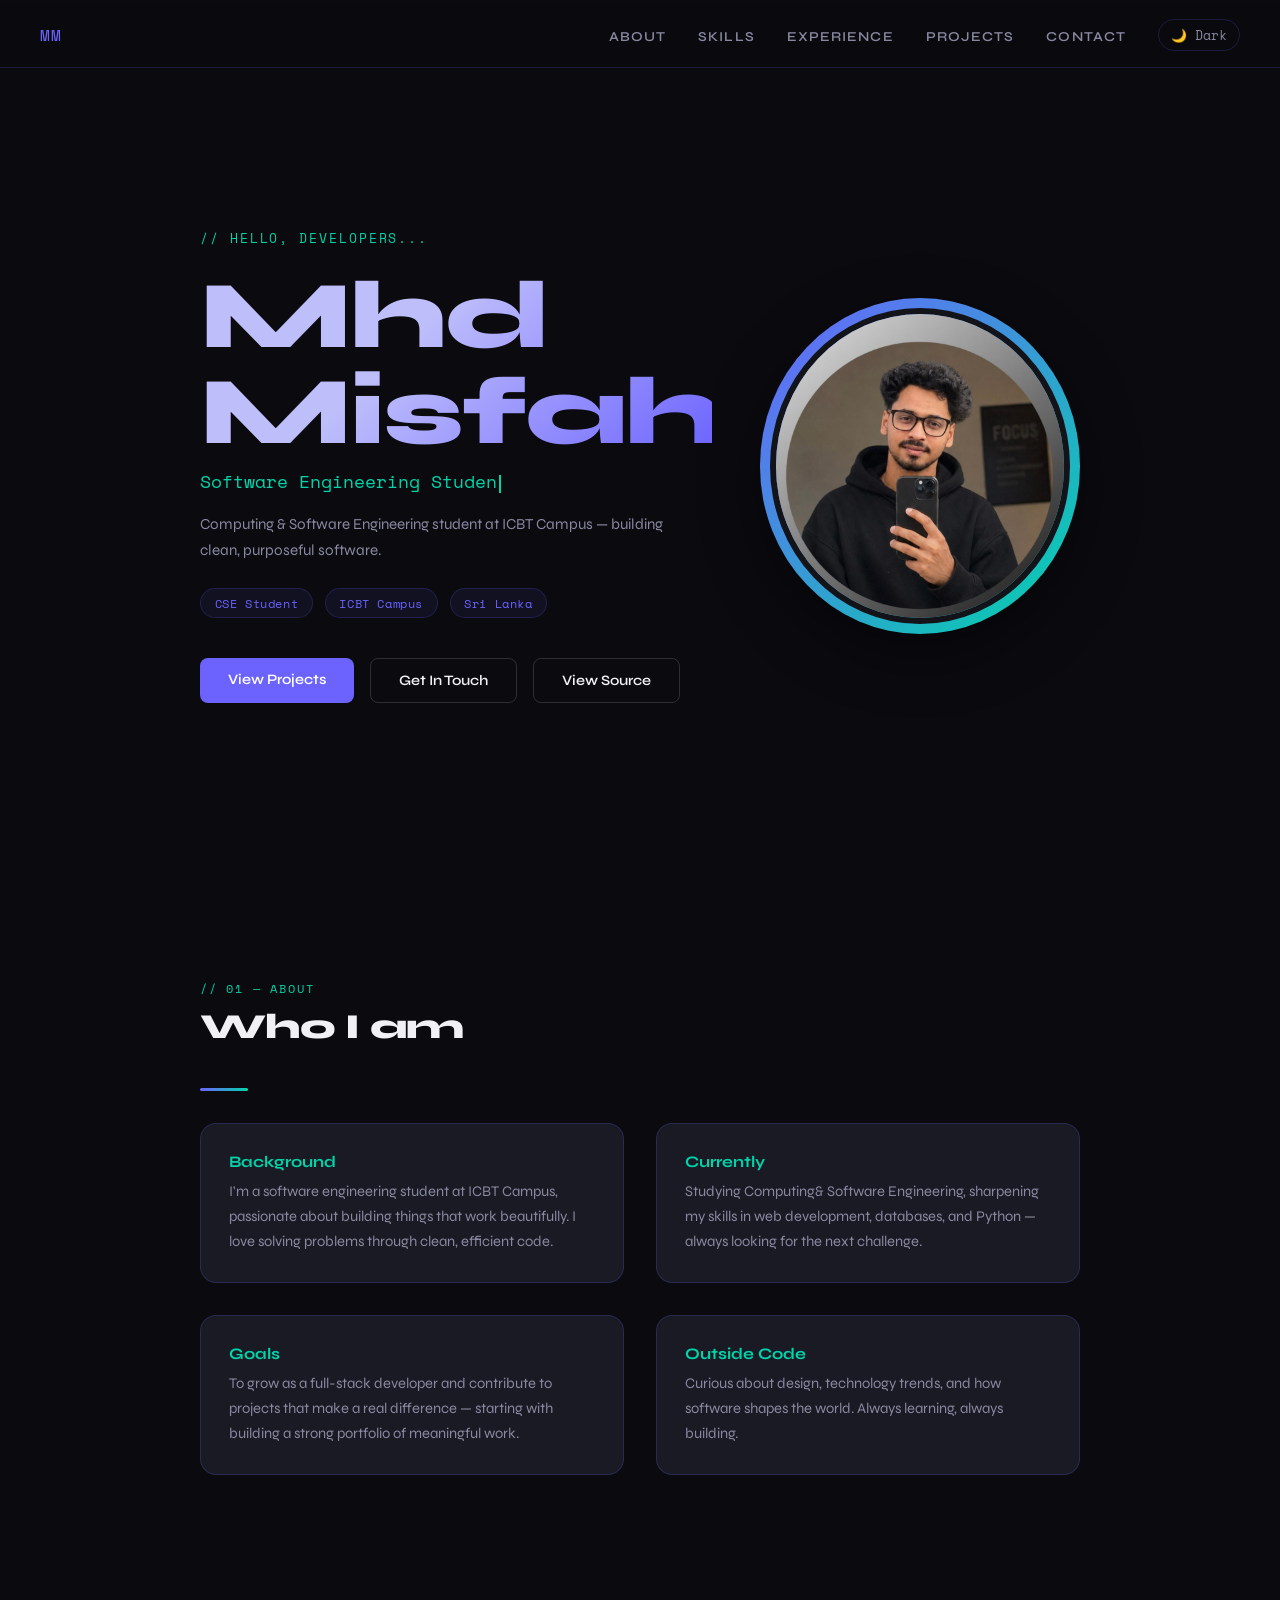
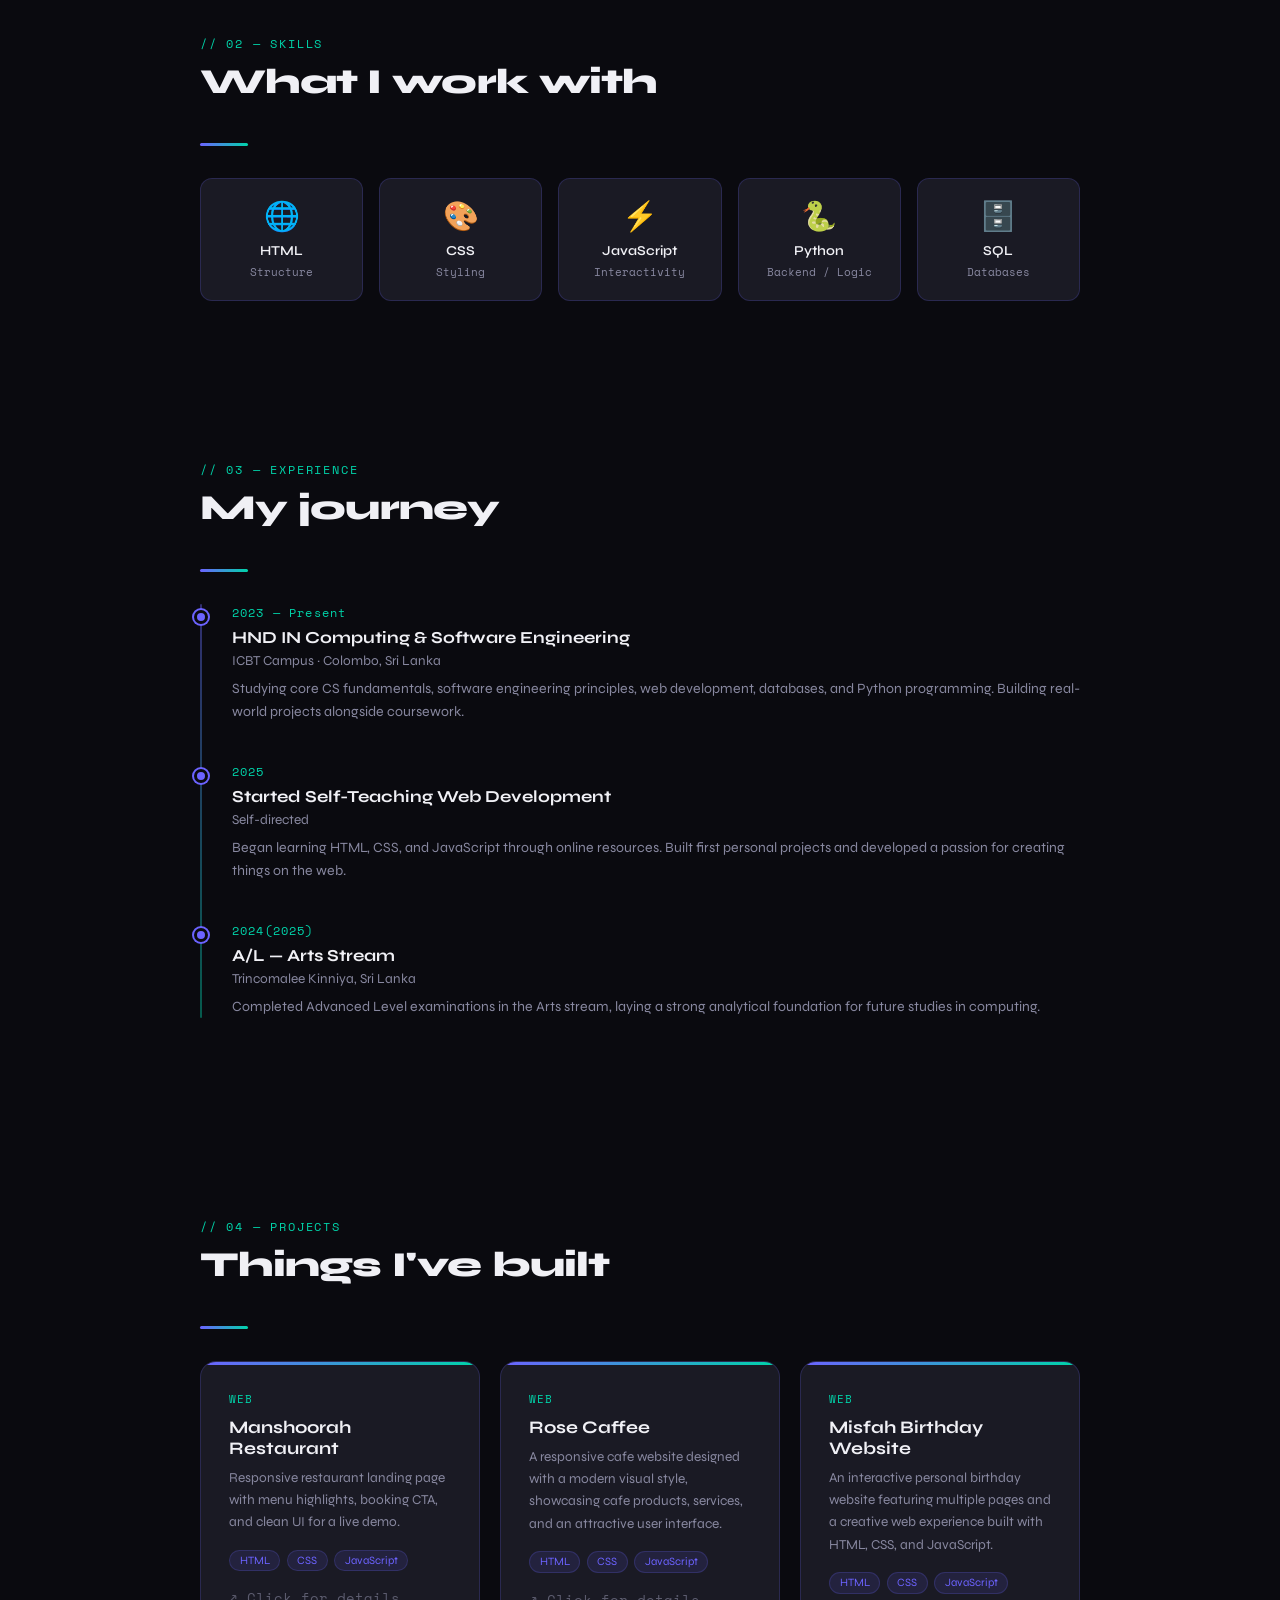
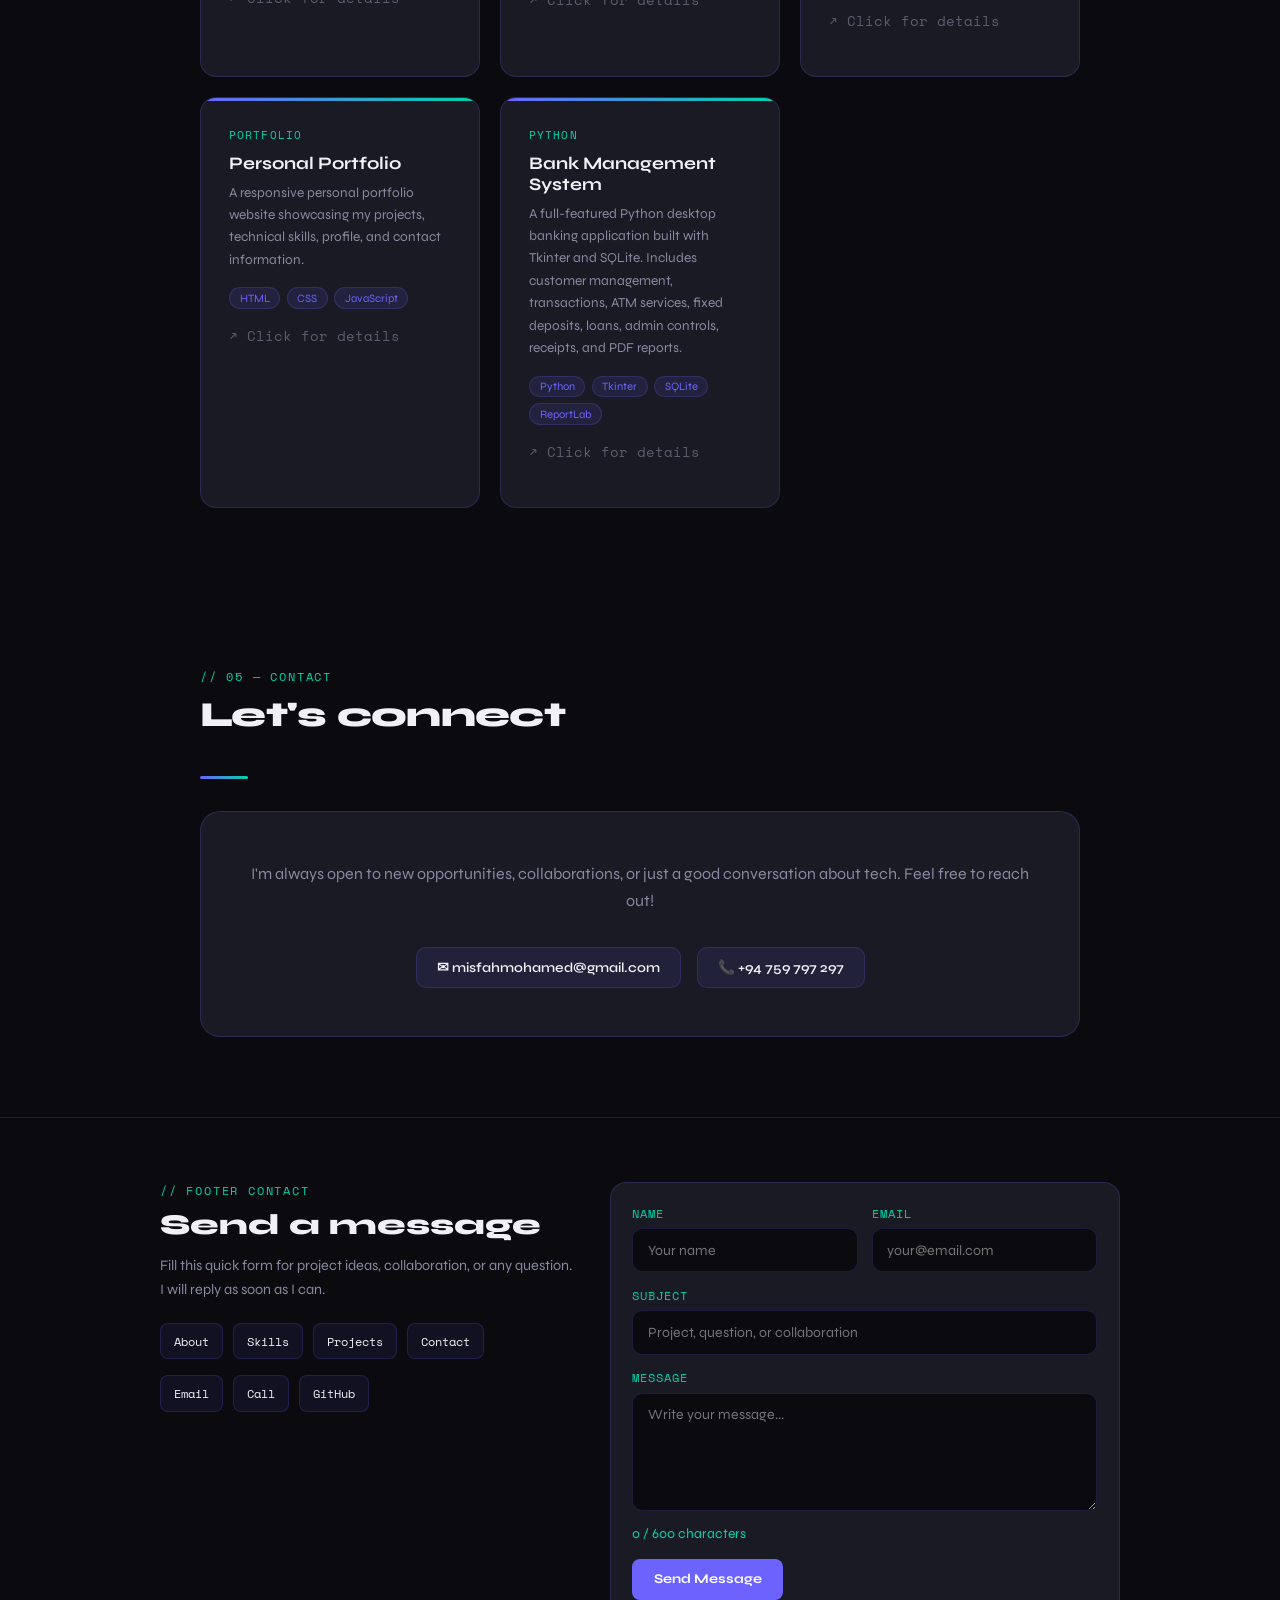
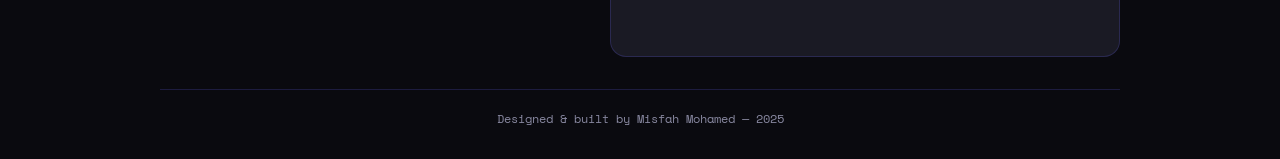
==== commit e6606ce2: "Update portfolio with latest projects" ====
--- a/index.html
+++ b/index.html
@@ -722,12 +722,147 @@
 
         /* ─── FOOTER ─── */
         footer {
-            text-align: center;
-            padding: 2rem;
+            padding: 4rem 2.5rem 2rem;
             font-family: 'Space Mono', monospace;
             font-size: .75rem;
             color: var(--muted);
             border-top: 1px solid var(--border);
+        }
+
+        .footer-inner {
+            max-width: 960px;
+            margin: 0 auto;
+            display: grid;
+            grid-template-columns: minmax(0, .9fr) minmax(280px, 1.1fr);
+            gap: 2rem;
+            align-items: start;
+        }
+
+        .footer-panel {
+            text-align: left;
+        }
+
+        .footer-title {
+            font-size: 1.8rem;
+            font-weight: 800;
+            color: var(--text);
+            margin-bottom: .75rem;
+            font-family: 'Syne', sans-serif;
+        }
+
+        .footer-copy {
+            color: var(--muted);
+            font-size: .9rem;
+            line-height: 1.7;
+            margin-bottom: 1.25rem;
+            font-family: 'Syne', sans-serif;
+        }
+
+        .footer-links,
+        .footer-socials {
+            display: flex;
+            flex-wrap: wrap;
+            gap: .65rem;
+            margin-bottom: 1rem;
+        }
+
+        .footer-links a,
+        .footer-socials a {
+            color: var(--text);
+            text-decoration: none;
+            padding: .55rem .8rem;
+            border: 1px solid var(--border);
+            border-radius: 8px;
+            background: rgba(108, 99, 255, .08);
+            transition: border-color .2s, background .2s, color .2s;
+        }
+
+        .footer-links a:hover,
+        .footer-socials a:hover {
+            border-color: var(--accent2);
+            background: rgba(0, 212, 170, .1);
+            color: var(--accent2);
+        }
+
+        .footer-form {
+            display: grid;
+            gap: .9rem;
+            padding: 1.35rem;
+            text-align: left;
+            background: var(--card);
+            border: 1px solid var(--border);
+            border-radius: 16px;
+        }
+
+        .form-row {
+            display: grid;
+            grid-template-columns: 1fr 1fr;
+            gap: .9rem;
+        }
+
+        .footer-form label {
+            display: grid;
+            gap: .4rem;
+            color: var(--accent2);
+            letter-spacing: .08em;
+            text-transform: uppercase;
+        }
+
+        .footer-form input,
+        .footer-form textarea {
+            width: 100%;
+            border: 1px solid var(--border);
+            border-radius: 10px;
+            background: var(--bg);
+            color: var(--text);
+            padding: .8rem .9rem;
+            font: 400 .88rem 'Syne', sans-serif;
+            outline: none;
+            transition: border-color .2s, box-shadow .2s;
+        }
+
+        .footer-form textarea {
+            min-height: 118px;
+            resize: vertical;
+        }
+
+        .footer-form input:focus,
+        .footer-form textarea:focus {
+            border-color: var(--accent2);
+            box-shadow: 0 0 0 3px rgba(0, 212, 170, .12);
+        }
+
+        .footer-form button {
+            justify-self: start;
+            padding: .8rem 1.35rem;
+            background: var(--accent);
+            color: #fff;
+            border: 0;
+            border-radius: 8px;
+            font-family: 'Syne', sans-serif;
+            font-weight: 700;
+            cursor: pointer;
+            transition: opacity .2s, transform .1s;
+        }
+
+        .footer-form button:hover {
+            opacity: .88;
+            transform: translateY(-1px);
+        }
+
+        .form-status {
+            min-height: 1.4em;
+            color: var(--accent2);
+            font-family: 'Syne', sans-serif;
+            font-size: .86rem;
+        }
+
+        .footer-bottom {
+            max-width: 960px;
+            margin: 2rem auto 0;
+            padding-top: 1.25rem;
+            border-top: 1px solid var(--border);
+            text-align: center;
         }
 
         /* ─── HERO ANIM ─── */
@@ -797,6 +932,15 @@
 
             .nav-links {
                 gap: 1rem;
+            }
+
+            .footer-inner,
+            .form-row {
+                grid-template-columns: 1fr;
+            }
+
+            footer {
+                padding: 3rem 1.25rem 1.75rem;
             }
         }
     </style>
@@ -827,7 +971,7 @@
                 <p class="hero-tag">// Hello, Developers...</p>
                 <h1 class="hero-name">Mhd<br />Misfah</h1>
                 <div id="typed-role"><span id="typed-text"></span><span class="cursor"></span></div>
-                <p class="hero-role">Computer Science &amp; Software Engineering student at ICBT Campus — building
+                <p class="hero-role">Computing &amp; Software Engineering student at ICBT Campus — building
                     clean, purposeful software.</p>
                 <div class="hero-badges">
                     <span class="badge">CSE Student</span>
@@ -862,7 +1006,7 @@
             </div>
             <div class="about-card reveal">
                 <h3>Currently</h3>
-                <p>Studying Computer Science &amp; Software Engineering, sharpening my skills in web development,
+                <p>Studying Computing&amp; Software Engineering, sharpening my skills in web development,
                     databases, and Python — always looking for the next challenge.</p>
             </div>
             <div class="about-card reveal">
@@ -921,7 +1065,7 @@
             <div class="tl-item reveal">
                 <div class="tl-dot"></div>
                 <div class="tl-date">2023 — Present</div>
-                <div class="tl-title">HND IN Computer Science &amp; Software Engineering</div>
+                <div class="tl-title">HND IN Computing &amp; Software Engineering</div>
                 <div class="tl-org">ICBT Campus · Colombo, Sri Lanka</div>
                 <div class="tl-desc">Studying core CS fundamentals, software engineering principles, web development,
                     databases, and Python programming. Building real-world projects alongside coursework.</div>
@@ -963,24 +1107,85 @@
                 </div>
                 <p class="open-modal-hint">↗ Click for details</p>
             </div>
+            <!-- ROSE CAFFEE -->
             <div class="project-card reveal" data-modal="1">
+                <div class="project-tag">Web</div>
+                <h3>Rose Caffee</h3>
+
+                <p>
+                    A responsive cafe website designed with a modern visual style,
+                    showcasing cafe products, services, and an attractive user interface.
+                </p>
+
+                <div class="project-techs">
+                    <span class="tech-pill">HTML</span>
+                    <span class="tech-pill">CSS</span>
+                    <span class="tech-pill">JavaScript</span>
+                </div>
+
+                <p class="open-modal-hint">↗ Click for details</p>
+            </div>
+
+
+            <!-- MISFAH BIRTHDAY -->
+            <div class="project-card reveal" data-modal="2">
+                <div class="project-tag">Web</div>
+                <h3>Misfah Birthday Website</h3>
+
+                <p>
+                    An interactive personal birthday website featuring multiple
+                    pages and a creative web experience built with HTML, CSS, and JavaScript.
+                </p>
+
+                <div class="project-techs">
+                    <span class="tech-pill">HTML</span>
+                    <span class="tech-pill">CSS</span>
+                    <span class="tech-pill">JavaScript</span>
+                </div>
+
+                <p class="open-modal-hint">↗ Click for details</p>
+            </div>
+
+
+            <!-- PORTFOLIO -->
+            <div class="project-card reveal" data-modal="3">
+                <div class="project-tag">Portfolio</div>
+                <h3>Personal Portfolio</h3>
+
+                <p>
+                    A responsive personal portfolio website showcasing my projects,
+                    technical skills, profile, and contact information.
+                </p>
+
+                <div class="project-techs">
+                    <span class="tech-pill">HTML</span>
+                    <span class="tech-pill">CSS</span>
+                    <span class="tech-pill">JavaScript</span>
+                </div>
+
+                <p class="open-modal-hint">↗ Click for details</p>
+            </div>
+
+
+            <!-- BANK MANAGEMENT SYSTEM -->
+            <div class="project-card reveal" data-modal="4">
                 <div class="project-tag">Python</div>
-                <h3>Project Two</h3>
-                <p>Describe a Python project here — a script, automation tool, or data project you're proud of.</p>
+                <h3>Bank Management System</h3>
+
+                <p>
+                    A full-featured Python desktop banking application built with
+                    Tkinter and SQLite. Includes customer management, transactions,
+                    ATM services, fixed deposits, loans, admin controls, receipts,
+                    and PDF reports.
+                </p>
+
                 <div class="project-techs">
                     <span class="tech-pill">Python</span>
-                    <span class="tech-pill">SQL</span>
+                    <span class="tech-pill">Tkinter</span>
+                    <span class="tech-pill">SQLite</span>
+                    <span class="tech-pill">ReportLab</span>
                 </div>
-                <p class="open-modal-hint">↗ Click for details</p>
-            </div>
-            <div class="project-card reveal" data-modal="2">
-                <div class="project-tag">Database</div>
-                <h3>Project Three</h3>
-                <p>Add a third project here. Even coursework projects count — show the world what you've made!</p>
-                <div class="project-techs">
-                    <span class="tech-pill">SQL</span>
-                    <span class="tech-pill">Python</span>
-                </div>
+
                 <p class="open-modal-hint">↗ Click for details</p>
             </div>
         </div>
@@ -1002,7 +1207,54 @@
     </section>
 
     <footer>
-        <p>Designed &amp; built by Misfah Mohamed &mdash; 2025</p>
+        <div class="footer-inner">
+            <div class="footer-panel">
+                <p class="section-label">// footer contact</p>
+                <h2 class="footer-title">Send a message</h2>
+                <p class="footer-copy">Fill this quick form for project ideas, collaboration, or any question. I will
+                    reply as soon as I can.</p>
+
+                <div class="footer-links" aria-label="Footer navigation">
+                    <a href="#about">About</a>
+                    <a href="#skills">Skills</a>
+                    <a href="#projects">Projects</a>
+                    <a href="#contact">Contact</a>
+                </div>
+
+                <div class="footer-socials" aria-label="Contact links">
+                    <a href="mailto:misfahmohamed@gmail.com">Email</a>
+                    <a href="tel:+94759797297">Call</a>
+                    <a href="https://github.com/misfah2005" target="_blank" rel="noopener noreferrer">GitHub</a>
+                </div>
+            </div>
+
+            <form class="footer-form" id="footer-form" action="mailto:misfahmohamed@gmail.com" method="post"
+                enctype="text/plain">
+                <div class="form-row">
+                    <label>
+                        Name
+                        <input type="text" name="name" placeholder="Your name" required />
+                    </label>
+                    <label>
+                        Email
+                        <input type="email" name="email" placeholder="your@email.com" required />
+                    </label>
+                </div>
+                <label>
+                    Subject
+                    <input type="text" name="subject" placeholder="Project, question, or collaboration" required />
+                </label>
+                <label>
+                    Message
+                    <textarea name="message" id="footer-message" maxlength="600" placeholder="Write your message..."
+                        required></textarea>
+                </label>
+                <div class="form-status" id="message-count">0 / 600 characters</div>
+                <button type="submit">Send Message</button>
+                <p class="form-status" id="form-status" aria-live="polite"></p>
+            </form>
+        </div>
+        <p class="footer-bottom">Designed &amp; built by Misfah Mohamed &mdash; 2025</p>
     </footer>
 
     <!-- PROJECT MODAL -->
@@ -1020,35 +1272,81 @@
     <script>
         /* ── PROJECT DATA ── */
         const projects = [
+    {
+        tag: "Web",
+        title: "Manshoorah Restaurant",
+        desc: "A responsive restaurant landing page built with HTML, CSS, and JavaScript. It includes a menu section, booking call-to-action, responsive design, and a live GitHub Pages demo.",
+        techs: ["HTML", "CSS", "JavaScript"],
+        links: [
             {
-                tag: "Web",
-                title: "Manshoorah Restaurant",
-                desc: "A restaurant landing page built with HTML, CSS, and JavaScript. It includes a responsive layout, menu section, and a live demo hosted on GitHub Pages.",
-                techs: ["HTML", "CSS", "JavaScript"],
-                links: [
-                    { label: "Live Demo", href: "https://misfah2005.github.io/manshoorah-resturant22/", primary: true },
-                    { label: "GitHub", href: "https://github.com/misfah2005/manshoorah-resturant22", primary: false }
-                ]
+                label: "Live Demo",
+                href: "https://misfah2005.github.io/manshoorah-resturant22/",
+                primary: true
             },
             {
-                tag: "Python",
-                title: "Project Two",
-                desc: "A full description of your second project. Was it an automation script? A data pipeline? A CLI tool? Describe what it does, why you built it, and what you gained from building it.",
-                techs: ["Python", "SQL"],
-                links: [
-                    { label: "GitHub", href: "#", primary: true }
-                ]
-            },
+                label: "GitHub",
+                href: "https://github.com/misfah2005/manshoorah-resturant22",
+                primary: false
+            }
+        ]
+    },
+
+    {
+        tag: "Web",
+        title: "Rose Caffee",
+        desc: "A responsive cafe website designed with a modern visual style to showcase cafe products, services, and an attractive user interface.",
+        techs: ["HTML", "CSS", "JavaScript"],
+        links: [
             {
-                tag: "Database",
-                title: "Project Three",
-                desc: "A full description of your third project. Maybe it was a database design exercise, a CRUD application, or an analytics project. Explain the schema, queries, and the insights you got from the data.",
-                techs: ["SQL", "Python"],
-                links: [
-                    { label: "GitHub", href: "#", primary: true }
-                ]
-            }
-        ];
+                label: "GitHub",
+                href: "https://github.com/misfah2005/rose-caffee",
+                primary: true
+            }
+        ]
+    },
+
+    {
+        tag: "Web",
+        title: "Misfah Birthday Website",
+        desc: "An interactive personal birthday website featuring multiple pages and a creative web experience built using HTML, CSS, and JavaScript.",
+        techs: ["HTML", "CSS", "JavaScript"],
+        links: [
+            {
+                label: "GitHub",
+                href: "https://github.com/misfah2005/MISFAH_BIRTH_DAY",
+                primary: true
+            }
+        ]
+    },
+
+    {
+        tag: "Portfolio",
+        title: "Personal Portfolio",
+        desc: "A responsive personal portfolio website showcasing my projects, technical skills, profile, and contact information.",
+        techs: ["HTML", "CSS", "JavaScript"],
+        links: [
+            {
+                label: "GitHub",
+                href: "https://github.com/misfah2005/rajportpolio",
+                primary: true
+            }
+        ]
+    },
+
+    {
+        tag: "Python",
+        title: "Bank Management System",
+        desc: "A full-featured Python desktop banking application built with Tkinter and SQLite. The system includes customer account management, deposits, withdrawals, money transfers, transaction history, ATM card services, ATM PIN management, fixed deposits, loans, admin management, ATM receipts, and PDF reports.",
+        techs: ["Python", "Tkinter", "SQLite", "ReportLab"],
+        links: [
+            {
+                label: "GitHub",
+                href: "https://github.com/misfah2005/bank-management-system",
+                primary: true
+            }
+        ]
+    }
+];
 
         /* ── SCROLL PROGRESS ── */
         const progressBar = document.getElementById('scroll-progress');
@@ -1102,6 +1400,37 @@
             themeBtn.textContent = light ? '🌙 Dark' : '☀️ Light';
         });
 
+        /* ── FOOTER CONTACT FORM ── */
+        const footerForm = document.getElementById('footer-form');
+        const footerMessage = document.getElementById('footer-message');
+        const messageCount = document.getElementById('message-count');
+        const formStatus = document.getElementById('form-status');
+
+        if (footerForm && footerMessage && messageCount && formStatus) {
+            footerMessage.addEventListener('input', () => {
+                messageCount.textContent = `${footerMessage.value.length} / 600 characters`;
+            });
+
+            footerForm.addEventListener('submit', (event) => {
+                event.preventDefault();
+
+                const data = new FormData(footerForm);
+                const name = String(data.get('name') || '').trim();
+                const email = String(data.get('email') || '').trim();
+                const subject = String(data.get('subject') || '').trim();
+                const message = String(data.get('message') || '').trim();
+
+                if (!name || !email || !subject || !message) {
+                    formStatus.textContent = 'Please fill every field before sending.';
+                    return;
+                }
+
+                const body = encodeURIComponent(`Name: ${name}\nEmail: ${email}\n\n${message}`);
+                window.location.href = `mailto:misfahmohamed@gmail.com?subject=${encodeURIComponent(subject)}&body=${body}`;
+                formStatus.textContent = 'Your email app is opening with the message ready to send.';
+            });
+        }
+
         /* ── MODAL ── */
         const overlay = document.getElementById('modal-overlay');
         const mClose = document.getElementById('modal-close');
@@ -1136,4 +1465,4 @@
     </script>
 </body>
 
-</html>+</html>
